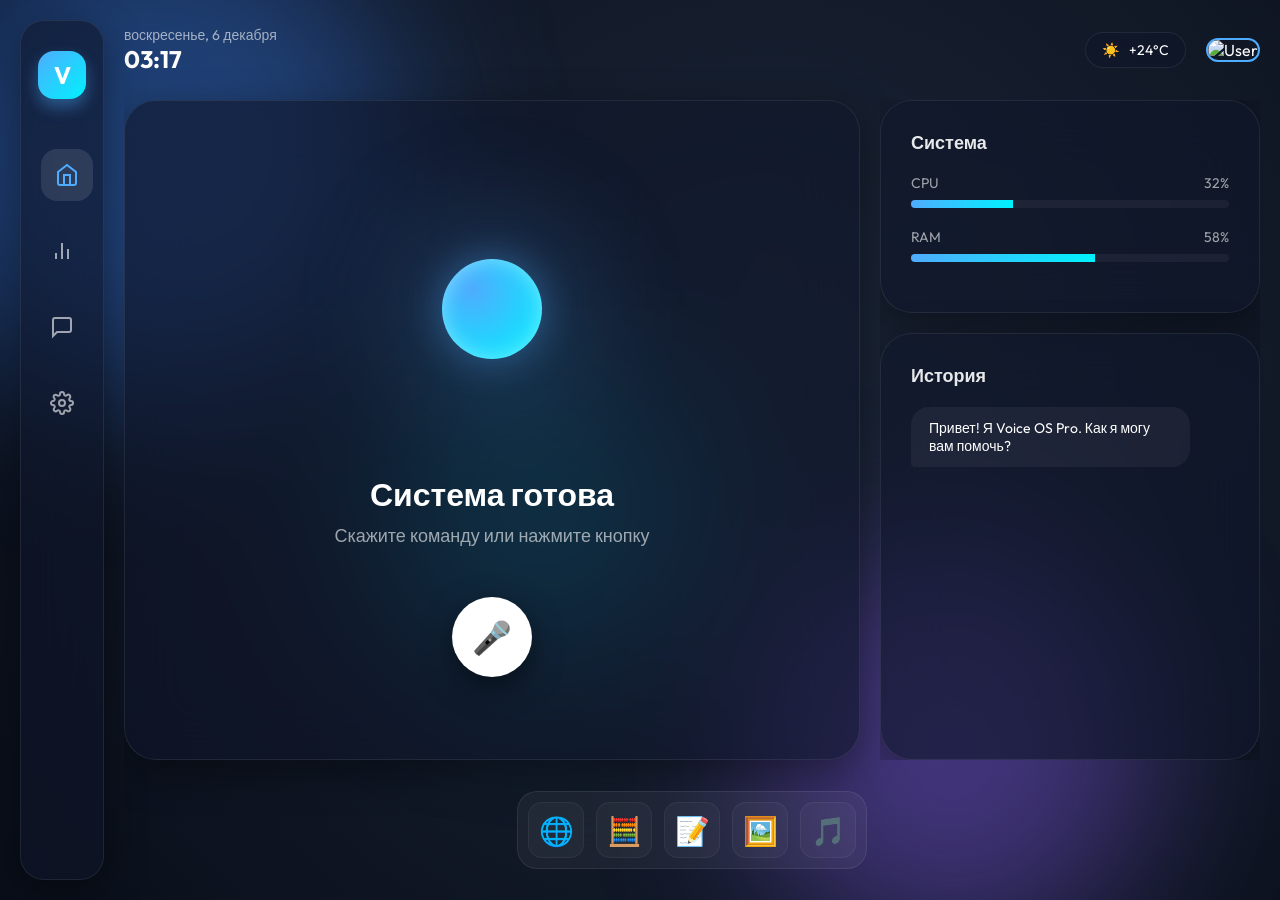
==== frontend/index.html @ 01c02438 "first example" ====
<!DOCTYPE html>
<html lang="ru">

<head>
    <meta charset="UTF-8">
    <meta name="viewport" content="width=device-width, initial-scale=1.0">
    <title>Voice OS Pro - Интеллектуальная Система</title>
    <link rel="stylesheet" href="style.css">
    <link rel="preconnect" href="https://fonts.googleapis.com">
    <link rel="preconnect" href="https://fonts.gstatic.com" crossorigin>
    <link href="https://fonts.googleapis.com/css2?family=Outfit:wght@300;400;600;700&display=swap" rel="stylesheet">
</head>

<body>
    <div class="desktop-wallpaper">
        <div class="gradient-overlay"></div>
        <div class="bokeh-container">
            <div class="bokeh bokeh-1"></div>
            <div class="bokeh bokeh-2"></div>
            <div class="bokeh bokeh-3"></div>
        </div>
    </div>

    <div class="os-layout">
        <aside class="os-sidebar">
            <div class="brand">
                <div class="brand-logo">V</div>
            </div>
            <nav class="os-nav">
                <button class="nav-btn active" data-tooltip="Главная">
                    <svg viewBox="0 0 24 24" fill="none" stroke="currentColor" stroke-width="2">
                        <path d="M3 9l9-7 9 7v11a2 2 0 0 1-2 2H5a2 2 0 0 1-2-2z"></path>
                        <polyline points="9 22 9 12 15 12 15 22"></polyline>
                    </svg>
                </button>
                <button class="nav-btn" data-tooltip="Статистика">
                    <svg viewBox="0 0 24 24" fill="none" stroke="currentColor" stroke-width="2">
                        <line x1="18" y1="20" x2="18" y2="10"></line>
                        <line x1="12" y1="20" x2="12" y2="4"></line>
                        <line x1="6" y1="20" x2="6" y2="14"></line>
                    </svg>
                </button>
                <button class="nav-btn" data-tooltip="Сообщения">
                    <svg viewBox="0 0 24 24" fill="none" stroke="currentColor" stroke-width="2">
                        <path d="M21 15a2 2 0 0 1-2 2H7l-4 4V5a2 2 0 0 1 2-2h14a2 2 0 0 1 2 2z"></path>
                    </svg>
                </button>
                <button class="nav-btn" data-tooltip="Настройки">
                    <svg viewBox="0 0 24 24" fill="none" stroke="currentColor" stroke-width="2">
                        <circle cx="12" cy="12" r="3"></circle>
                        <path
                            d="M19.4 15a1.65 1.65 0 0 0 .33 1.82l.06.06a2 2 0 0 1 0 2.83 2 2 0 0 1-2.83 0l-.06-.06a1.65 1.65 0 0 0-1.82-.33 1.65 1.65 0 0 0-1 1.51V21a2 2 0 0 1-2 2 2 2 0 0 1-2-2v-.09A1.65 1.65 0 0 0 9 19.4a1.65 1.65 0 0 0-1.82.33l-.06.06a2 2 0 0 1-2.83 0 2 2 0 0 1 0-2.83l.06-.06a1.65 1.65 0 0 0 .33-1.82 1.65 1.65 0 0 0-1.51-1H3a2 2 0 0 1-2-2 2 2 0 0 1 2-2h.09A1.65 1.65 0 0 0 4.6 9a1.65 1.65 0 0 0-.33-1.82l-.06-.06a2 2 0 0 1 0-2.83 2 2 0 0 1 2.83 0l.06.06a1.65 1.65 0 0 0 1.82.33H9a1.65 1.65 0 0 0 1-1.51V3a2 2 0 0 1 2-2 2 2 0 0 1 2 2v.09a1.65 1.65 0 0 0 1 1.51 1.65 1.65 0 0 0 1.82-.33l.06-.06a2 2 0 0 1 2.83 0 2 2 0 0 1 0 2.83l-.06.06a1.65 1.65 0 0 0-.33 1.82V9a1.65 1.65 0 0 0 1.51 1H21a2 2 0 0 1 2 2 2 2 0 0 1-2 2h-.09a1.65 1.65 0 0 0-1.51 1z">
                        </path>
                    </svg>
                </button>
            </nav>
        </aside>

        <main class="os-workspace">
            <header class="os-header">
                <div class="status-group">
                    <span class="date" id="current-date">Четверг, 29 Января</span>
                    <span class="clock" id="current-time">09:31</span>
                </div>
                <div class="user-group">
                    <div class="weather-pill">
                        <span class="weather-icon">☀️</span>
                        <span class="weather-temp">+24°C</span>
                    </div>
                    <div class="user-avatar">
                        <img src="https://ui-avatars.com/api/?name=User&background=4facfe&color=fff" alt="User">
                    </div>
                </div>
            </header>

            <div class="content-grid">
                <div class="glass-card voice-hub">
                    <div class="visualizer-container" id="visualizer">
                        <div class="waveform">
                            <div class="bar"></div>
                            <div class="bar"></div>
                            <div class="bar"></div>
                            <div class="bar"></div>
                            <div class="bar"></div>
                            <div class="bar"></div>
                            <div class="bar"></div>
                            <div class="bar"></div>
                            <div class="bar"></div>
                        </div>
                        <div class="main-orb"></div>
                        <div class="glow-sphere"></div>
                    </div>
                    <div class="voice-labels">
                        <h1 id="status-text">Система готова</h1>
                        <p id="sub-status">Скажите команду или нажмите кнопку</p>
                    </div>
                    <button class="prime-mic-btn" id="mic-toggle">
                        <div class="mic-inner">🎤</div>
                        <div class="mic-wave"></div>
                    </button>
                </div>

                <div class="side-panel">
                    <div class="glass-card mini-stats">
                        <h2>Система</h2>
                        <div class="stat-progress">
                            <div class="label">CPU <span>32%</span></div>
                            <div class="bar-bg">
                                <div class="bar-fill" id="cpu-fill" style="width: 32%"></div>
                            </div>
                        </div>
                        <div class="stat-progress">
                            <div class="label">RAM <span>58%</span></div>
                            <div class="bar-bg">
                                <div class="bar-fill" id="ram-fill" style="width: 58%"></div>
                            </div>
                        </div>
                    </div>

                    <div class="glass-card chat-log">
                        <h2>История</h2>
                        <div class="chat-container" id="chat-history">
                            <div class="msg bot">Привет! Я Voice OS Pro. Как я могу вам помочь?</div>
                        </div>
                    </div>
                </div>
            </div>

            <footer class="os-dock">
                <div class="dock-container">
                    <button class="dock-item" title="Браузер" onclick="window.pywebview.api.open_browser()">🌐</button>
                    <button class="dock-item" title="Калькулятор"
                        onclick="window.pywebview.api.open_app('calc.exe')">🧮</button>
                    <button class="dock-item" title="Блокнот"
                        onclick="window.pywebview.api.open_app('notepad.exe')">📝</button>
                    <button class="dock-item" title="Картинки">🖼️</button>
                    <button class="dock-item" title="Музыка">🎵</button>
                </div>
            </footer>
        </main>
    </div>

    <script src="script.js"></script>
</body>

</html>
---- frontend/style.css ----
:root {
    --accent: #4facfe;
    --accent-glow: rgba(79, 172, 254, 0.4);
    --bg-dark: #070b14;
    --text-pure: #ffffff;
    --text-low: rgba(255, 255, 255, 0.6);
    --glass: rgba(15, 23, 42, 0.6);
    --glass-border: rgba(255, 255, 255, 0.08);
    --card-shadow: 0 12px 40px rgba(0, 0, 0, 0.4);
}

* {
    margin: 0;
    padding: 0;
    box-sizing: border-box;
    font-family: 'Outfit', sans-serif;
}

body {
    background: var(--bg-dark);
    color: var(--text-pure);
    height: 100vh;
    overflow: hidden;
}

.desktop-wallpaper {
    position: fixed;
    inset: 0;
    z-index: -1;
    background: #0f172a;
}

.gradient-overlay {
    position: absolute;
    inset: 0;
    background: radial-gradient(circle at 60% 40%, #1e293b 0%, #070b14 100%);
    opacity: 0.8;
}

.bokeh-container {
    position: absolute;
    width: 100%;
    height: 100%;
    filter: blur(80px);
}

.bokeh {
    position: absolute;
    border-radius: 50%;
    opacity: 0.4;
    animation: drift 20s infinite alternate linear;
}

.bokeh-1 {
    width: 500px;
    height: 500px;
    background: #3b82f6;
    top: -100px;
    left: -100px;
}

.bokeh-2 {
    width: 400px;
    height: 400px;
    background: #8b5cf6;
    bottom: -50px;
    right: 10%;
}

.bokeh-3 {
    width: 300px;
    height: 300px;
    background: #06b6d4;
    top: 40%;
    left: 30%;
}

@keyframes drift {
    from {
        transform: translate(0, 0) scale(1);
    }

    to {
        transform: translate(150px, 150px) scale(1.3);
    }
}

.os-layout {
    display: flex;
    height: 100vh;
    padding: 20px;
    gap: 20px;
}

.os-sidebar {
    width: 84px;
    background: var(--glass);
    backdrop-filter: blur(20px);
    border: 1px solid var(--glass-border);
    border-radius: 24px;
    display: flex;
    flex-direction: column;
    align-items: center;
    padding: 30px 0;
    box-shadow: var(--card-shadow);
}

.brand-logo {
    width: 48px;
    height: 48px;
    background: linear-gradient(135deg, var(--accent), #00f2fe);
    border-radius: 16px;
    display: flex;
    align-items: center;
    justify-content: center;
    font-size: 24px;
    font-weight: 700;
    margin-bottom: 50px;
    box-shadow: 0 8px 16px var(--accent-glow);
}

.os-nav {
    display: flex;
    flex-direction: column;
    gap: 24px;
}

.nav-btn {
    width: 52px;
    height: 52px;
    border-radius: 16px;
    border: none;
    background: transparent;
    color: var(--text-low);
    cursor: pointer;
    transition: all 0.3s cubic-bezier(0.4, 0, 0.2, 1);
    display: flex;
    align-items: center;
    justify-content: center;
}

.nav-btn svg {
    width: 24px;
    height: 24px;
}

.nav-btn:hover,
.nav-btn.active {
    background: rgba(255, 255, 255, 0.1);
    color: var(--accent);
    transform: translateX(5px);
}

.os-workspace {
    flex: 1;
    display: flex;
    flex-direction: column;
    gap: 20px;
    height: calc(100vh - 40px);
    min-height: 0;
    overflow: hidden;
}



.os-header {
    display: flex;
    justify-content: space-between;
    align-items: center;
    height: 60px;
}

.status-group {
    display: flex;
    flex-direction: column;
}

.clock {
    font-size: 24px;
    font-weight: 700;
}

.date {
    font-size: 14px;
    color: var(--text-low);
}

.user-group {
    display: flex;
    align-items: center;
    gap: 20px;
}

.weather-pill {
    background: var(--glass);
    backdrop-filter: blur(10px);
    border: 1px solid var(--glass-border);
    padding: 8px 16px;
    border-radius: 40px;
    display: flex;
    gap: 10px;
    font-size: 14px;
}

.user-avatar img {
    width: 44px;
    height: 44px;
    border-radius: 12px;
    border: 2px solid var(--accent);
}

.content-grid {
    flex: 1;
    display: grid;
    grid-template-columns: 1fr 380px;
    gap: 20px;
    min-height: 0;
    height: 100%;
}

.glass-card {
    background: var(--glass);
    backdrop-filter: blur(30px);
    border: 1px solid var(--glass-border);
    border-radius: 32px;
    padding: 30px;
    box-shadow: var(--card-shadow);
    display: flex;
    flex-direction: column;
}

.voice-hub {
    align-items: center;
    justify-content: center;
    text-align: center;
    position: relative;
    overflow: hidden;
    height: 100%;
}


.visualizer-container {
    position: relative;
    width: 250px;
    height: 250px;
    display: flex;
    align-items: center;
    justify-content: center;
    margin-bottom: 40px;
}

.main-orb {
    width: 100px;
    height: 100px;
    background: radial-gradient(circle at 30% 30%, #4facfe, #00f2fe);
    border-radius: 50%;
    z-index: 5;
    box-shadow: 0 0 40px var(--accent-glow), inset 0 0 20px rgba(255, 255, 255, 0.4);
    animation: orb-float 4s infinite ease-in-out;
}

@keyframes orb-float {

    0%,
    100% {
        transform: translateY(0) scale(1);
    }

    50% {
        transform: translateY(-10px) scale(1.05);
    }
}

.glow-sphere {
    position: absolute;
    width: 180px;
    height: 180px;
    background: var(--accent);
    filter: blur(60px);
    opacity: 0.2;
    border-radius: 50%;
    z-index: 1;
}

.voice-hub.active .glow-sphere {
    animation: pulse-glow 1.5s infinite alternate;
}

@keyframes pulse-glow {
    from {
        transform: scale(1);
        opacity: 0.2;
    }

    to {
        transform: scale(1.5);
        opacity: 0.5;
    }
}

.waveform {
    position: absolute;
    width: 100%;
    height: 100px;
    display: flex;
    align-items: center;
    justify-content: center;
    gap: 8px;
    z-index: 2;
    opacity: 0;
    transition: opacity 0.3s;
}

.voice-hub.active .waveform {
    opacity: 1;
}

.bar {
    width: 6px;
    height: 20px;
    background: var(--accent);
    border-radius: 10px;
    animation: wave 1s infinite ease-in-out;
}

.voice-hub.active .bar {
    animation-play-state: running;
}

.voice-hub:not(.active) .bar {
    animation-play-state: paused;
}

.bar:nth-child(1) {
    animation-delay: 0.1s;
}

.bar:nth-child(3) {
    animation-delay: 0.2s;
}

.bar:nth-child(5) {
    animation-delay: 0.3s;
}

@keyframes wave {

    0%,
    100% {
        height: 20px;
    }

    50% {
        height: 80px;
    }
}

.voice-labels h1 {
    font-size: 32px;
    font-weight: 700;
    margin-bottom: 10px;
}

.voice-labels p {
    color: var(--text-low);
    font-size: 18px;
}

.prime-mic-btn {
    margin-top: 50px;
    width: 80px;
    height: 80px;
    border-radius: 50%;
    border: none;
    background: var(--text-pure);
    color: var(--bg-dark);
    font-size: 32px;
    cursor: pointer;
    position: relative;
    box-shadow: 0 10px 30px rgba(0, 0, 0, 0.5);
    transition: all 0.3s cubic-bezier(0.175, 0.885, 0.32, 1.275);
}

.prime-mic-btn:hover {
    transform: scale(1.1);
    background: #f1f5f9;
}

.prime-mic-btn:active {
    transform: scale(0.9);
}

.voice-hub.active .prime-mic-btn {
    background: #ef4444;
    color: white;
}

.side-panel {
    display: flex;
    flex-direction: column;
    gap: 20px;
    height: 100%;
    min-height: 0;
    overflow: hidden;
}

.side-panel h2 {
    font-size: 18px;
    margin-bottom: 20px;
    font-weight: 600;
    opacity: 0.9;
}

.stat-progress {
    margin-bottom: 20px;
    flex-shrink: 0;
}

.stat-progress .label {
    display: flex;
    justify-content: space-between;
    font-size: 14px;
    margin-bottom: 8px;
    color: var(--text-low);
}

.bar-bg {
    height: 8px;
    background: rgba(255, 255, 255, 0.05);
    border-radius: 10px;
    overflow: hidden;
}

.bar-fill {
    height: 100%;
    background: linear-gradient(90deg, var(--accent), #00f2fe);
    transition: width 1s;
}

.chat-log {
    flex: 1;
    display: flex;
    flex-direction: column;
    min-height: 0;
    overflow: hidden;
}

.chat-container {
    flex: 1;
    overflow-y: auto;
    display: flex;
    flex-direction: column;
    gap: 12px;
    padding-right: 8px;
    min-height: 0;
}


.chat-container::-webkit-scrollbar {
    width: 6px;
}

.chat-container::-webkit-scrollbar-track {
    background: transparent;
}

.chat-container::-webkit-scrollbar-thumb {
    background: rgba(255, 255, 255, 0.1);
    border-radius: 10px;
}

.chat-container::-webkit-scrollbar-thumb:hover {
    background: var(--accent);
}

.msg {
    padding: 12px 18px;
    border-radius: 18px;
    font-size: 14px;
    max-width: 90%;
    flex-shrink: 0;
}

.msg.bot {
    background: rgba(255, 255, 255, 0.05);
    align-self: flex-start;
    border-bottom-left-radius: 4px;
}

.msg.user {
    background: var(--accent);
    align-self: flex-end;
    border-bottom-right-radius: 4px;
    color: white;
}


.os-dock {
    height: 100px;
    display: flex;
    justify-content: center;
    align-items: center;
}

.dock-container {
    background: rgba(255, 255, 255, 0.05);
    backdrop-filter: blur(25px);
    border: 1px solid var(--glass-border);
    padding: 10px;
    border-radius: 20px;
    display: flex;
    gap: 12px;
}

.dock-item {
    width: 56px;
    height: 56px;
    background: rgba(255, 255, 255, 0.03);
    border-radius: 14px;
    border: 1px solid rgba(255, 255, 255, 0.05);
    display: flex;
    align-items: center;
    justify-content: center;
    font-size: 28px;
    cursor: pointer;
    transition: all 0.3s cubic-bezier(0.175, 0.885, 0.32, 1.275);
}

.dock-item:hover {
    transform: scale(1.2) translateY(-10px);
    background: rgba(255, 255, 255, 0.08);
}
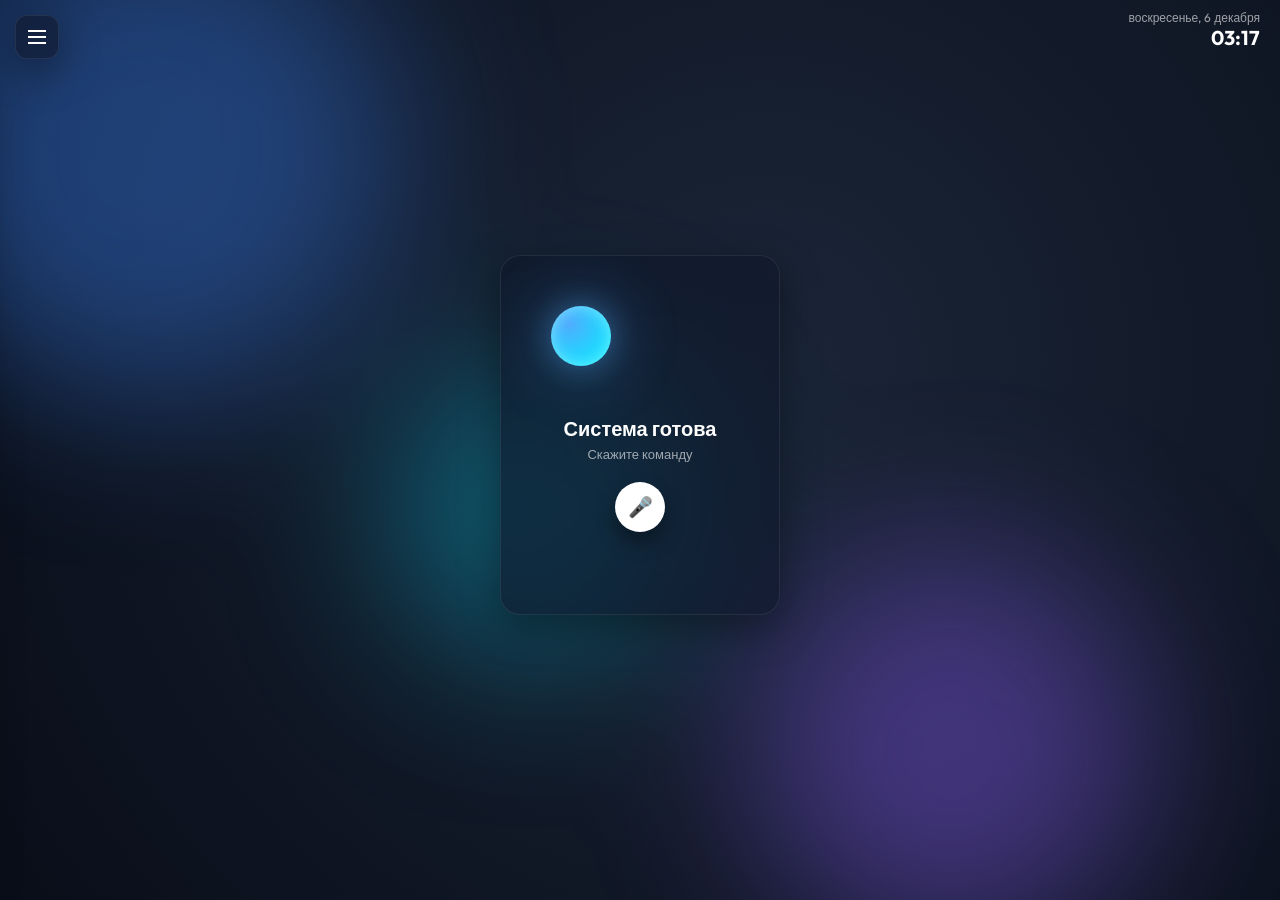
==== commit 11f267f3: "refactor ui design" ====
--- a/frontend/index.html
+++ b/frontend/index.html
@@ -4,7 +4,7 @@
 <head>
     <meta charset="UTF-8">
     <meta name="viewport" content="width=device-width, initial-scale=1.0">
-    <title>Voice OS Pro - Интеллектуальная Система</title>
+    <title>Test</title>
     <link rel="stylesheet" href="style.css">
     <link rel="preconnect" href="https://fonts.googleapis.com">
     <link rel="preconnect" href="https://fonts.gstatic.com" crossorigin>
@@ -21,39 +21,24 @@
         </div>
     </div>
 
+    <!-- Кнопка вызова боковой панели -->
+    <button id="sidebar-toggle" class="sidebar-toggle-btn" title="История чатов">
+        <svg viewBox="0 0 24 24" fill="none" stroke="currentColor" stroke-width="2" width="24" height="24">
+            <line x1="3" y1="12" x2="21" y2="12"></line>
+            <line x1="3" y1="6" x2="21" y2="6"></line>
+            <line x1="3" y1="18" x2="21" y2="18"></line>
+        </svg>
+    </button>
+
     <div class="os-layout">
-        <aside class="os-sidebar">
-            <div class="brand">
-                <div class="brand-logo">V</div>
+        <aside class="sidebar-history glass-card" id="sidebar">
+            <div class="sidebar-header">
+                <h2>История чатов</h2>
+                <button id="new-chat-btn" class="new-chat-btn" title="Новый чат">+</button>
             </div>
-            <nav class="os-nav">
-                <button class="nav-btn active" data-tooltip="Главная">
-                    <svg viewBox="0 0 24 24" fill="none" stroke="currentColor" stroke-width="2">
-                        <path d="M3 9l9-7 9 7v11a2 2 0 0 1-2 2H5a2 2 0 0 1-2-2z"></path>
-                        <polyline points="9 22 9 12 15 12 15 22"></polyline>
-                    </svg>
-                </button>
-                <button class="nav-btn" data-tooltip="Статистика">
-                    <svg viewBox="0 0 24 24" fill="none" stroke="currentColor" stroke-width="2">
-                        <line x1="18" y1="20" x2="18" y2="10"></line>
-                        <line x1="12" y1="20" x2="12" y2="4"></line>
-                        <line x1="6" y1="20" x2="6" y2="14"></line>
-                    </svg>
-                </button>
-                <button class="nav-btn" data-tooltip="Сообщения">
-                    <svg viewBox="0 0 24 24" fill="none" stroke="currentColor" stroke-width="2">
-                        <path d="M21 15a2 2 0 0 1-2 2H7l-4 4V5a2 2 0 0 1 2-2h14a2 2 0 0 1 2 2z"></path>
-                    </svg>
-                </button>
-                <button class="nav-btn" data-tooltip="Настройки">
-                    <svg viewBox="0 0 24 24" fill="none" stroke="currentColor" stroke-width="2">
-                        <circle cx="12" cy="12" r="3"></circle>
-                        <path
-                            d="M19.4 15a1.65 1.65 0 0 0 .33 1.82l.06.06a2 2 0 0 1 0 2.83 2 2 0 0 1-2.83 0l-.06-.06a1.65 1.65 0 0 0-1.82-.33 1.65 1.65 0 0 0-1 1.51V21a2 2 0 0 1-2 2 2 2 0 0 1-2-2v-.09A1.65 1.65 0 0 0 9 19.4a1.65 1.65 0 0 0-1.82.33l-.06.06a2 2 0 0 1-2.83 0 2 2 0 0 1 0-2.83l.06-.06a1.65 1.65 0 0 0 .33-1.82 1.65 1.65 0 0 0-1.51-1H3a2 2 0 0 1-2-2 2 2 0 0 1 2-2h.09A1.65 1.65 0 0 0 4.6 9a1.65 1.65 0 0 0-.33-1.82l-.06-.06a2 2 0 0 1 0-2.83 2 2 0 0 1 2.83 0l.06.06a1.65 1.65 0 0 0 1.82.33H9a1.65 1.65 0 0 0 1-1.51V3a2 2 0 0 1 2-2 2 2 0 0 1 2 2v.09a1.65 1.65 0 0 0 1 1.51 1.65 1.65 0 0 0 1.82-.33l.06-.06a2 2 0 0 1 2.83 0 2 2 0 0 1 0 2.83l-.06.06a1.65 1.65 0 0 0-.33 1.82V9a1.65 1.65 0 0 0 1.51 1H21a2 2 0 0 1 2 2 2 2 0 0 1-2 2h-.09a1.65 1.65 0 0 0-1.51 1z">
-                        </path>
-                    </svg>
-                </button>
-            </nav>
+            <div class="chat-container" id="chat-history">
+                <!-- Сюда динамически добавляются сгруппированные чаты -->
+            </div>
         </aside>
 
         <main class="os-workspace">
@@ -62,81 +47,42 @@
                     <span class="date" id="current-date">Четверг, 29 Января</span>
                     <span class="clock" id="current-time">09:31</span>
                 </div>
-                <div class="user-group">
-                    <div class="weather-pill">
-                        <span class="weather-icon">☀️</span>
-                        <span class="weather-temp">+24°C</span>
-                    </div>
-                    <div class="user-avatar">
-                        <img src="https://ui-avatars.com/api/?name=User&background=4facfe&color=fff" alt="User">
-                    </div>
-                </div>
             </header>
 
-            <div class="content-grid">
-                <div class="glass-card voice-hub">
-                    <div class="visualizer-container" id="visualizer">
-                        <div class="waveform">
-                            <div class="bar"></div>
-                            <div class="bar"></div>
-                            <div class="bar"></div>
-                            <div class="bar"></div>
-                            <div class="bar"></div>
-                            <div class="bar"></div>
-                            <div class="bar"></div>
-                            <div class="bar"></div>
-                            <div class="bar"></div>
+            <div class="center-stage">
+                <div class="voice-hub-wrapper">
+                    <div class="glass-card voice-hub">
+                        <div class="visualizer-container" id="visualizer">
+                            <div class="waveform">
+                                <div class="bar"></div>
+                                <div class="bar"></div>
+                                <div class="bar"></div>
+                                <div class="bar"></div>
+                                <div class="bar"></div>
+                                <div class="bar"></div>
+                                <div class="bar"></div>
+                                <div class="bar"></div>
+                                <div class="bar"></div>
+                            </div>
+                            <div class="main-orb"></div>
+                            <div class="glow-sphere"></div>
                         </div>
-                        <div class="main-orb"></div>
-                        <div class="glow-sphere"></div>
-                    </div>
-                    <div class="voice-labels">
-                        <h1 id="status-text">Система готова</h1>
-                        <p id="sub-status">Скажите команду или нажмите кнопку</p>
-                    </div>
-                    <button class="prime-mic-btn" id="mic-toggle">
-                        <div class="mic-inner">🎤</div>
-                        <div class="mic-wave"></div>
-                    </button>
-                </div>
-
-                <div class="side-panel">
-                    <div class="glass-card mini-stats">
-                        <h2>Система</h2>
-                        <div class="stat-progress">
-                            <div class="label">CPU <span>32%</span></div>
-                            <div class="bar-bg">
-                                <div class="bar-fill" id="cpu-fill" style="width: 32%"></div>
-                            </div>
+                        <div class="voice-labels">
+                            <h1 id="status-text">Система готова</h1>
+                            <p id="sub-status">Скажите команду</p>
                         </div>
-                        <div class="stat-progress">
-                            <div class="label">RAM <span>58%</span></div>
-                            <div class="bar-bg">
-                                <div class="bar-fill" id="ram-fill" style="width: 58%"></div>
-                            </div>
-                        </div>
+                        <button class="prime-mic-btn" id="mic-toggle">
+                            <div class="mic-inner">🎤</div>
+                            <div class="mic-wave"></div>
+                        </button>
                     </div>
 
-                    <div class="glass-card chat-log">
-                        <h2>История</h2>
-                        <div class="chat-container" id="chat-history">
-                            <div class="msg bot">Привет! Я Voice OS Pro. Как я могу вам помочь?</div>
-                        </div>
+                    <!-- Окно субтитров -->
+                    <div class="glass-card user-text-window" id="user-text-window" style="opacity: 0;">
+                        <p id="user-text-display">...</p>
                     </div>
                 </div>
             </div>
-
-            <footer class="os-dock">
-                <div class="dock-container">
-                    <button class="dock-item" title="Браузер" onclick="window.pywebview.api.open_browser()">🌐</button>
-                    <button class="dock-item" title="Калькулятор"
-                        onclick="window.pywebview.api.open_app('calc.exe')">🧮</button>
-                    <button class="dock-item" title="Блокнот"
-                        onclick="window.pywebview.api.open_app('notepad.exe')">📝</button>
-                    <button class="dock-item" title="Картинки">🖼️</button>
-                    <button class="dock-item" title="Музыка">🎵</button>
-                </div>
-            </footer>
         </main>
     </div>
 
--- a/frontend/style.css
+++ b/frontend/style.css
@@ -85,364 +85,98 @@
     }
 }
 
-.os-layout {
-    display: flex;
-    height: 100vh;
-    padding: 20px;
-    gap: 20px;
-}
-
-.os-sidebar {
-    width: 84px;
+/* Sidebar Toggle */
+.sidebar-toggle-btn {
+    position: absolute;
+    top: 15px;
+    left: 15px;
+    z-index: 100;
     background: var(--glass);
-    backdrop-filter: blur(20px);
     border: 1px solid var(--glass-border);
-    border-radius: 24px;
-    display: flex;
-    flex-direction: column;
-    align-items: center;
-    padding: 30px 0;
-    box-shadow: var(--card-shadow);
-}
-
-.brand-logo {
-    width: 48px;
-    height: 48px;
-    background: linear-gradient(135deg, var(--accent), #00f2fe);
-    border-radius: 16px;
-    display: flex;
-    align-items: center;
-    justify-content: center;
-    font-size: 24px;
-    font-weight: 700;
-    margin-bottom: 50px;
-    box-shadow: 0 8px 16px var(--accent-glow);
-}
-
-.os-nav {
-    display: flex;
-    flex-direction: column;
-    gap: 24px;
-}
-
-.nav-btn {
-    width: 52px;
-    height: 52px;
-    border-radius: 16px;
-    border: none;
-    background: transparent;
-    color: var(--text-low);
-    cursor: pointer;
-    transition: all 0.3s cubic-bezier(0.4, 0, 0.2, 1);
-    display: flex;
-    align-items: center;
-    justify-content: center;
-}
-
-.nav-btn svg {
-    width: 24px;
-    height: 24px;
-}
-
-.nav-btn:hover,
-.nav-btn.active {
-    background: rgba(255, 255, 255, 0.1);
-    color: var(--accent);
-    transform: translateX(5px);
-}
-
-.os-workspace {
-    flex: 1;
-    display: flex;
-    flex-direction: column;
-    gap: 20px;
-    height: calc(100vh - 40px);
-    min-height: 0;
-    overflow: hidden;
-}
-
-
-
-.os-header {
-    display: flex;
-    justify-content: space-between;
-    align-items: center;
-    height: 60px;
-}
-
-.status-group {
-    display: flex;
-    flex-direction: column;
-}
-
-.clock {
-    font-size: 24px;
-    font-weight: 700;
-}
-
-.date {
-    font-size: 14px;
-    color: var(--text-low);
-}
-
-.user-group {
-    display: flex;
-    align-items: center;
-    gap: 20px;
-}
-
-.weather-pill {
-    background: var(--glass);
-    backdrop-filter: blur(10px);
-    border: 1px solid var(--glass-border);
-    padding: 8px 16px;
-    border-radius: 40px;
-    display: flex;
-    gap: 10px;
-    font-size: 14px;
-}
-
-.user-avatar img {
+    color: white;
     width: 44px;
     height: 44px;
     border-radius: 12px;
-    border: 2px solid var(--accent);
-}
-
-.content-grid {
-    flex: 1;
-    display: grid;
-    grid-template-columns: 1fr 380px;
-    gap: 20px;
-    min-height: 0;
-    height: 100%;
+    cursor: pointer;
+    display: flex;
+    align-items: center;
+    justify-content: center;
+    box-shadow: var(--card-shadow);
+    transition: all 0.3s;
+}
+
+.sidebar-toggle-btn:hover {
+    background: rgba(255, 255, 255, 0.1);
+    transform: scale(1.05);
+}
+
+.os-layout {
+    display: flex;
+    height: 100vh;
+    padding: 10px;
+    gap: 10px;
+}
+
+/* Sidebar for History */
+.sidebar-history {
+    position: absolute;
+    left: -320px;
+    /* Скрыто по умолчанию */
+    top: 70px;
+    bottom: 10px;
+    width: 300px;
+    z-index: 50;
+    transition: left 0.4s cubic-bezier(0.175, 0.885, 0.32, 1);
+    display: flex;
+    flex-direction: column;
+}
+
+.sidebar-history.open {
+    left: 15px;
+}
+
+.sidebar-header {
+    display: flex;
+    justify-content: space-between;
+    align-items: center;
+    margin-bottom: 15px;
+    padding-bottom: 10px;
+    border-bottom: 1px solid var(--glass-border);
+}
+
+.sidebar-header h2 {
+    font-size: 16px;
+    font-weight: 600;
+    opacity: 0.9;
+}
+
+.new-chat-btn {
+    background: var(--accent);
+    color: white;
+    border: none;
+    border-radius: 50%;
+    width: 30px;
+    height: 30px;
+    cursor: pointer;
+    font-size: 20px;
+    display: flex;
+    align-items: center;
+    justify-content: center;
+    box-shadow: 0 4px 10px rgba(79, 172, 254, 0.4);
+    transition: transform 0.2s;
+}
+
+.new-chat-btn:hover {
+    transform: scale(1.1);
 }
 
 .glass-card {
     background: var(--glass);
     backdrop-filter: blur(30px);
     border: 1px solid var(--glass-border);
-    border-radius: 32px;
-    padding: 30px;
+    border-radius: 20px;
+    padding: 20px;
     box-shadow: var(--card-shadow);
-    display: flex;
-    flex-direction: column;
-}
-
-.voice-hub {
-    align-items: center;
-    justify-content: center;
-    text-align: center;
-    position: relative;
-    overflow: hidden;
-    height: 100%;
-}
-
-
-.visualizer-container {
-    position: relative;
-    width: 250px;
-    height: 250px;
-    display: flex;
-    align-items: center;
-    justify-content: center;
-    margin-bottom: 40px;
-}
-
-.main-orb {
-    width: 100px;
-    height: 100px;
-    background: radial-gradient(circle at 30% 30%, #4facfe, #00f2fe);
-    border-radius: 50%;
-    z-index: 5;
-    box-shadow: 0 0 40px var(--accent-glow), inset 0 0 20px rgba(255, 255, 255, 0.4);
-    animation: orb-float 4s infinite ease-in-out;
-}
-
-@keyframes orb-float {
-
-    0%,
-    100% {
-        transform: translateY(0) scale(1);
-    }
-
-    50% {
-        transform: translateY(-10px) scale(1.05);
-    }
-}
-
-.glow-sphere {
-    position: absolute;
-    width: 180px;
-    height: 180px;
-    background: var(--accent);
-    filter: blur(60px);
-    opacity: 0.2;
-    border-radius: 50%;
-    z-index: 1;
-}
-
-.voice-hub.active .glow-sphere {
-    animation: pulse-glow 1.5s infinite alternate;
-}
-
-@keyframes pulse-glow {
-    from {
-        transform: scale(1);
-        opacity: 0.2;
-    }
-
-    to {
-        transform: scale(1.5);
-        opacity: 0.5;
-    }
-}
-
-.waveform {
-    position: absolute;
-    width: 100%;
-    height: 100px;
-    display: flex;
-    align-items: center;
-    justify-content: center;
-    gap: 8px;
-    z-index: 2;
-    opacity: 0;
-    transition: opacity 0.3s;
-}
-
-.voice-hub.active .waveform {
-    opacity: 1;
-}
-
-.bar {
-    width: 6px;
-    height: 20px;
-    background: var(--accent);
-    border-radius: 10px;
-    animation: wave 1s infinite ease-in-out;
-}
-
-.voice-hub.active .bar {
-    animation-play-state: running;
-}
-
-.voice-hub:not(.active) .bar {
-    animation-play-state: paused;
-}
-
-.bar:nth-child(1) {
-    animation-delay: 0.1s;
-}
-
-.bar:nth-child(3) {
-    animation-delay: 0.2s;
-}
-
-.bar:nth-child(5) {
-    animation-delay: 0.3s;
-}
-
-@keyframes wave {
-
-    0%,
-    100% {
-        height: 20px;
-    }
-
-    50% {
-        height: 80px;
-    }
-}
-
-.voice-labels h1 {
-    font-size: 32px;
-    font-weight: 700;
-    margin-bottom: 10px;
-}
-
-.voice-labels p {
-    color: var(--text-low);
-    font-size: 18px;
-}
-
-.prime-mic-btn {
-    margin-top: 50px;
-    width: 80px;
-    height: 80px;
-    border-radius: 50%;
-    border: none;
-    background: var(--text-pure);
-    color: var(--bg-dark);
-    font-size: 32px;
-    cursor: pointer;
-    position: relative;
-    box-shadow: 0 10px 30px rgba(0, 0, 0, 0.5);
-    transition: all 0.3s cubic-bezier(0.175, 0.885, 0.32, 1.275);
-}
-
-.prime-mic-btn:hover {
-    transform: scale(1.1);
-    background: #f1f5f9;
-}
-
-.prime-mic-btn:active {
-    transform: scale(0.9);
-}
-
-.voice-hub.active .prime-mic-btn {
-    background: #ef4444;
-    color: white;
-}
-
-.side-panel {
-    display: flex;
-    flex-direction: column;
-    gap: 20px;
-    height: 100%;
-    min-height: 0;
-    overflow: hidden;
-}
-
-.side-panel h2 {
-    font-size: 18px;
-    margin-bottom: 20px;
-    font-weight: 600;
-    opacity: 0.9;
-}
-
-.stat-progress {
-    margin-bottom: 20px;
-    flex-shrink: 0;
-}
-
-.stat-progress .label {
-    display: flex;
-    justify-content: space-between;
-    font-size: 14px;
-    margin-bottom: 8px;
-    color: var(--text-low);
-}
-
-.bar-bg {
-    height: 8px;
-    background: rgba(255, 255, 255, 0.05);
-    border-radius: 10px;
-    overflow: hidden;
-}
-
-.bar-fill {
-    height: 100%;
-    background: linear-gradient(90deg, var(--accent), #00f2fe);
-    transition: width 1s;
-}
-
-.chat-log {
-    flex: 1;
-    display: flex;
-    flex-direction: column;
-    min-height: 0;
-    overflow: hidden;
 }
 
 .chat-container {
@@ -451,13 +185,12 @@
     display: flex;
     flex-direction: column;
     gap: 12px;
-    padding-right: 8px;
+    padding-right: 5px;
     min-height: 0;
 }
 
-
 .chat-container::-webkit-scrollbar {
-    width: 6px;
+    width: 4px;
 }
 
 .chat-container::-webkit-scrollbar-track {
@@ -473,12 +206,55 @@
     background: var(--accent);
 }
 
+/* Chat Sessions styled as Accordion */
+.chat-session {
+    background: rgba(255, 255, 255, 0.02);
+    border: 1px solid rgba(255, 255, 255, 0.05);
+    border-radius: 12px;
+    overflow: hidden;
+    transition: all 0.3s;
+}
+
+.chat-session.active {
+    border-color: var(--accent);
+    background: rgba(79, 172, 254, 0.05);
+}
+
+.chat-title {
+    padding: 12px;
+    font-size: 14px;
+    font-weight: 600;
+    cursor: pointer;
+    background: rgba(255, 255, 255, 0.03);
+    white-space: nowrap;
+    overflow: hidden;
+    text-overflow: ellipsis;
+    user-select: none;
+}
+
+.chat-title:hover {
+    background: rgba(255, 255, 255, 0.08);
+}
+
+.chat-messages {
+    padding: 12px;
+    display: flex;
+    flex-direction: column;
+    gap: 10px;
+    border-top: 1px solid rgba(255, 255, 255, 0.05);
+    max-height: 300px;
+    overflow-y: auto;
+}
+
+/* Individual Messages */
 .msg {
-    padding: 12px 18px;
-    border-radius: 18px;
-    font-size: 14px;
-    max-width: 90%;
+    padding: 10px 14px;
+    border-radius: 16px;
+    font-size: 13px;
+    max-width: 95%;
     flex-shrink: 0;
+    line-height: 1.4;
+    word-break: break-word;
 }
 
 .msg.bot {
@@ -494,39 +270,231 @@
     color: white;
 }
 
-
-.os-dock {
-    height: 100px;
-    display: flex;
-    justify-content: center;
-    align-items: center;
-}
-
-.dock-container {
-    background: rgba(255, 255, 255, 0.05);
-    backdrop-filter: blur(25px);
-    border: 1px solid var(--glass-border);
-    padding: 10px;
-    border-radius: 20px;
-    display: flex;
-    gap: 12px;
-}
-
-.dock-item {
-    width: 56px;
-    height: 56px;
-    background: rgba(255, 255, 255, 0.03);
-    border-radius: 14px;
-    border: 1px solid rgba(255, 255, 255, 0.05);
-    display: flex;
-    align-items: center;
-    justify-content: center;
-    font-size: 28px;
+/* Main Workspace */
+.os-workspace {
+    flex: 1;
+    display: flex;
+    flex-direction: column;
+    height: calc(100vh - 20px);
+    transition: margin-left 0.4s;
+}
+
+.os-header {
+    display: flex;
+    justify-content: flex-end;
+    align-items: center;
+    height: 40px;
+    padding: 0 10px;
+}
+
+.status-group {
+    display: flex;
+    flex-direction: column;
+    align-items: flex-end;
+}
+
+.clock {
+    font-size: 20px;
+    font-weight: 700;
+}
+
+.date {
+    font-size: 12px;
+    color: var(--text-low);
+}
+
+.center-stage {
+    flex: 1;
+    display: flex;
+    align-items: center;
+    justify-content: center;
+}
+
+.voice-hub-wrapper {
+    display: flex;
+    flex-direction: column;
+    align-items: center;
+    gap: 20px;
+    z-index: 10;
+}
+
+.voice-hub {
+    align-items: center;
+    justify-content: center;
+    text-align: center;
+    position: relative;
+    overflow: hidden;
+    width: 280px;
+    height: 360px;
+}
+
+.visualizer-container {
+    position: relative;
+    width: 120px;
+    height: 120px;
+    display: flex;
+    align-items: center;
+    justify-content: center;
+    margin-bottom: 20px;
+}
+
+.main-orb {
+    width: 60px;
+    height: 60px;
+    background: radial-gradient(circle at 30% 30%, #4facfe, #00f2fe);
+    border-radius: 50%;
+    z-index: 5;
+    box-shadow: 0 0 30px var(--accent-glow), inset 0 0 15px rgba(255, 255, 255, 0.4);
+    animation: orb-float 4s infinite ease-in-out;
+}
+
+@keyframes orb-float {
+
+    0%,
+    100% {
+        transform: translateY(0) scale(1);
+    }
+
+    50% {
+        transform: translateY(-5px) scale(1.05);
+    }
+}
+
+.glow-sphere {
+    position: absolute;
+    width: 90px;
+    height: 90px;
+    background: var(--accent);
+    filter: blur(30px);
+    opacity: 0.2;
+    border-radius: 50%;
+    z-index: 1;
+}
+
+.voice-hub.active .glow-sphere {
+    animation: pulse-glow 1.5s infinite alternate;
+}
+
+@keyframes pulse-glow {
+    from {
+        transform: scale(1);
+        opacity: 0.2;
+    }
+
+    to {
+        transform: scale(1.5);
+        opacity: 0.5;
+    }
+}
+
+.waveform {
+    position: absolute;
+    width: 100%;
+    height: 50px;
+    display: flex;
+    align-items: center;
+    justify-content: center;
+    gap: 4px;
+    z-index: 2;
+    opacity: 0;
+    transition: opacity 0.3s;
+}
+
+.voice-hub.active .waveform {
+    opacity: 1;
+}
+
+.bar {
+    width: 3px;
+    height: 10px;
+    background: var(--accent);
+    border-radius: 10px;
+    animation: wave 1s infinite ease-in-out;
+}
+
+.voice-hub.active .bar {
+    animation-play-state: running;
+}
+
+.voice-hub:not(.active) .bar {
+    animation-play-state: paused;
+}
+
+.bar:nth-child(1) {
+    animation-delay: 0.1s;
+}
+
+.bar:nth-child(3) {
+    animation-delay: 0.2s;
+}
+
+.bar:nth-child(5) {
+    animation-delay: 0.3s;
+}
+
+@keyframes wave {
+
+    0%,
+    100% {
+        height: 10px;
+    }
+
+    50% {
+        height: 40px;
+    }
+}
+
+.voice-labels h1 {
+    font-size: 20px;
+    font-weight: 700;
+    margin-bottom: 5px;
+}
+
+.voice-labels p {
+    color: var(--text-low);
+    font-size: 13px;
+}
+
+.prime-mic-btn {
+    margin-top: 20px;
+    width: 50px;
+    height: 50px;
+    border-radius: 50%;
+    border: none;
+    background: var(--text-pure);
+    color: var(--bg-dark);
+    font-size: 20px;
     cursor: pointer;
+    position: relative;
+    box-shadow: 0 10px 20px rgba(0, 0, 0, 0.4);
     transition: all 0.3s cubic-bezier(0.175, 0.885, 0.32, 1.275);
 }
 
-.dock-item:hover {
-    transform: scale(1.2) translateY(-10px);
-    background: rgba(255, 255, 255, 0.08);
+.prime-mic-btn:hover {
+    transform: scale(1.1);
+    background: #f1f5f9;
+}
+
+.prime-mic-btn:active {
+    transform: scale(0.9);
+}
+
+.voice-hub.active .prime-mic-btn {
+    background: #ef4444;
+    color: white;
+}
+
+/* User Subtitle Text Window */
+.user-text-window {
+    width: 100%;
+    min-height: 50px;
+    padding: 15px 20px;
+    text-align: center;
+    font-size: 15px;
+    font-weight: 500;
+    color: var(--text-pure);
+    transition: opacity 0.3s ease;
+    display: flex;
+    align-items: center;
+    justify-content: center;
 }
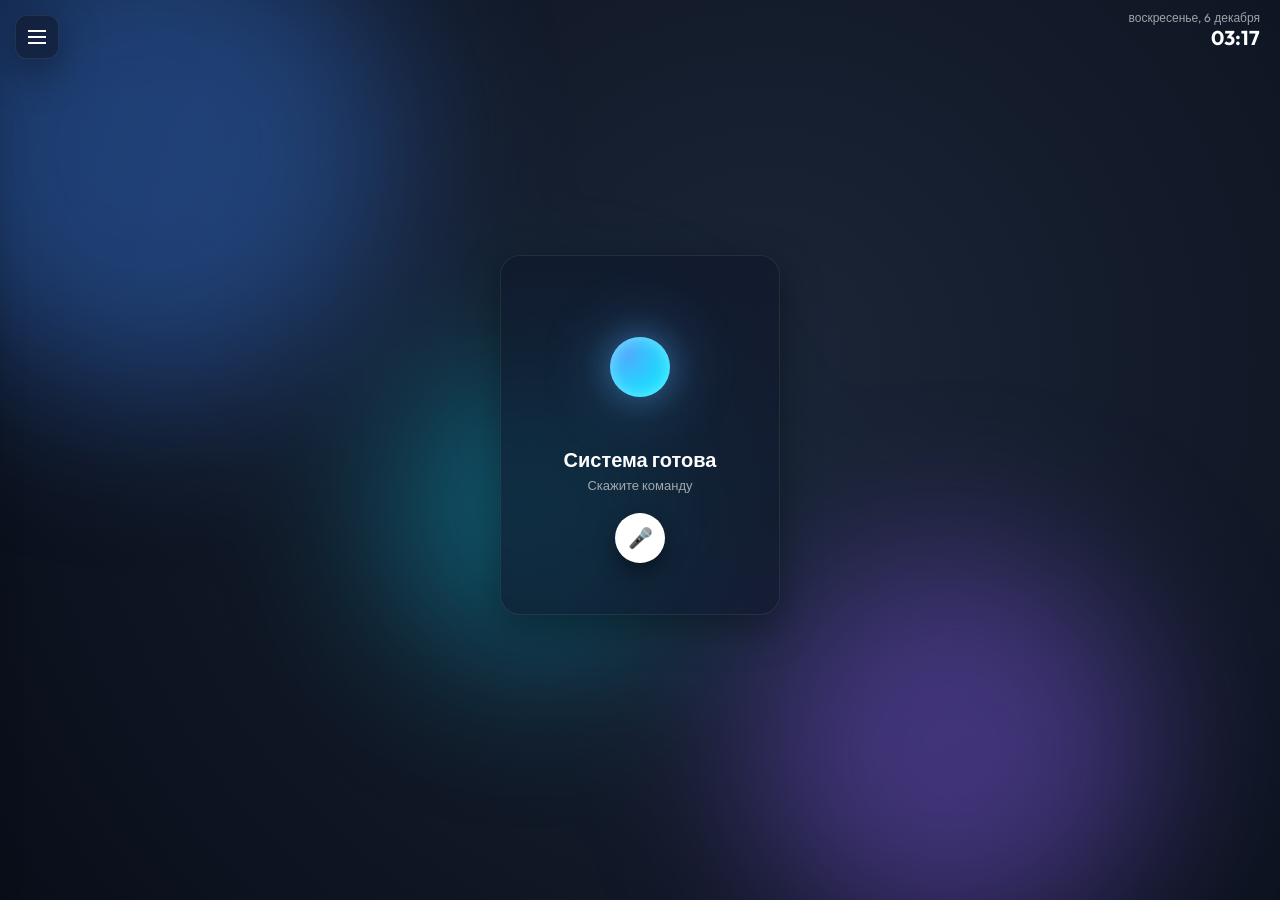
==== commit 502ccdb5: "feature-multitasking" ====
--- a/frontend/index.html
+++ b/frontend/index.html
@@ -37,7 +37,6 @@
                 <button id="new-chat-btn" class="new-chat-btn" title="Новый чат">+</button>
             </div>
             <div class="chat-container" id="chat-history">
-                <!-- Сюда динамически добавляются сгруппированные чаты -->
             </div>
         </aside>
 
@@ -77,7 +76,6 @@
                         </button>
                     </div>
 
-                    <!-- Окно субтитров -->
                     <div class="glass-card user-text-window" id="user-text-window" style="opacity: 0;">
                         <p id="user-text-display">...</p>
                     </div>
--- a/frontend/style.css
+++ b/frontend/style.css
@@ -85,7 +85,6 @@
     }
 }
 
-/* Sidebar Toggle */
 .sidebar-toggle-btn {
     position: absolute;
     top: 15px;
@@ -117,11 +116,9 @@
     gap: 10px;
 }
 
-/* Sidebar for History */
 .sidebar-history {
     position: absolute;
     left: -320px;
-    /* Скрыто по умолчанию */
     top: 70px;
     bottom: 10px;
     width: 300px;
@@ -206,7 +203,6 @@
     background: var(--accent);
 }
 
-/* Chat Sessions styled as Accordion */
 .chat-session {
     background: rgba(255, 255, 255, 0.02);
     border: 1px solid rgba(255, 255, 255, 0.05);
@@ -220,20 +216,52 @@
     background: rgba(79, 172, 254, 0.05);
 }
 
+.chat-title-row {
+    display: flex;
+    align-items: center;
+    justify-content: space-between;
+    background: rgba(255, 255, 255, 0.03);
+    transition: background 0.2s;
+}
+
+.chat-title-row:hover {
+    background: rgba(255, 255, 255, 0.08);
+}
+
 .chat-title {
     padding: 12px;
     font-size: 14px;
     font-weight: 600;
     cursor: pointer;
-    background: rgba(255, 255, 255, 0.03);
     white-space: nowrap;
     overflow: hidden;
     text-overflow: ellipsis;
     user-select: none;
-}
-
-.chat-title:hover {
-    background: rgba(255, 255, 255, 0.08);
+    flex: 1;
+    min-width: 0;
+}
+
+.chat-delete-btn {
+    background: none;
+    border: none;
+    color: rgba(255, 255, 255, 0.3);
+    font-size: 14px;
+    cursor: pointer;
+    padding: 8px 12px;
+    transition: color 0.2s, transform 0.2s;
+    flex-shrink: 0;
+}
+
+.chat-delete-btn:hover {
+    color: #ef4444;
+    transform: scale(1.2);
+}
+
+.chat-meta {
+    padding: 4px 12px 8px;
+    font-size: 11px;
+    color: var(--text-low);
+    opacity: 0.6;
 }
 
 .chat-messages {
@@ -246,7 +274,6 @@
     overflow-y: auto;
 }
 
-/* Individual Messages */
 .msg {
     padding: 10px 14px;
     border-radius: 16px;
@@ -270,7 +297,6 @@
     color: white;
 }
 
-/* Main Workspace */
 .os-workspace {
     flex: 1;
     display: flex;
@@ -319,6 +345,8 @@
 }
 
 .voice-hub {
+    display: flex;
+    flex-direction: column;
     align-items: center;
     justify-content: center;
     text-align: center;
@@ -484,7 +512,6 @@
     color: white;
 }
 
-/* User Subtitle Text Window */
 .user-text-window {
     width: 100%;
     min-height: 50px;
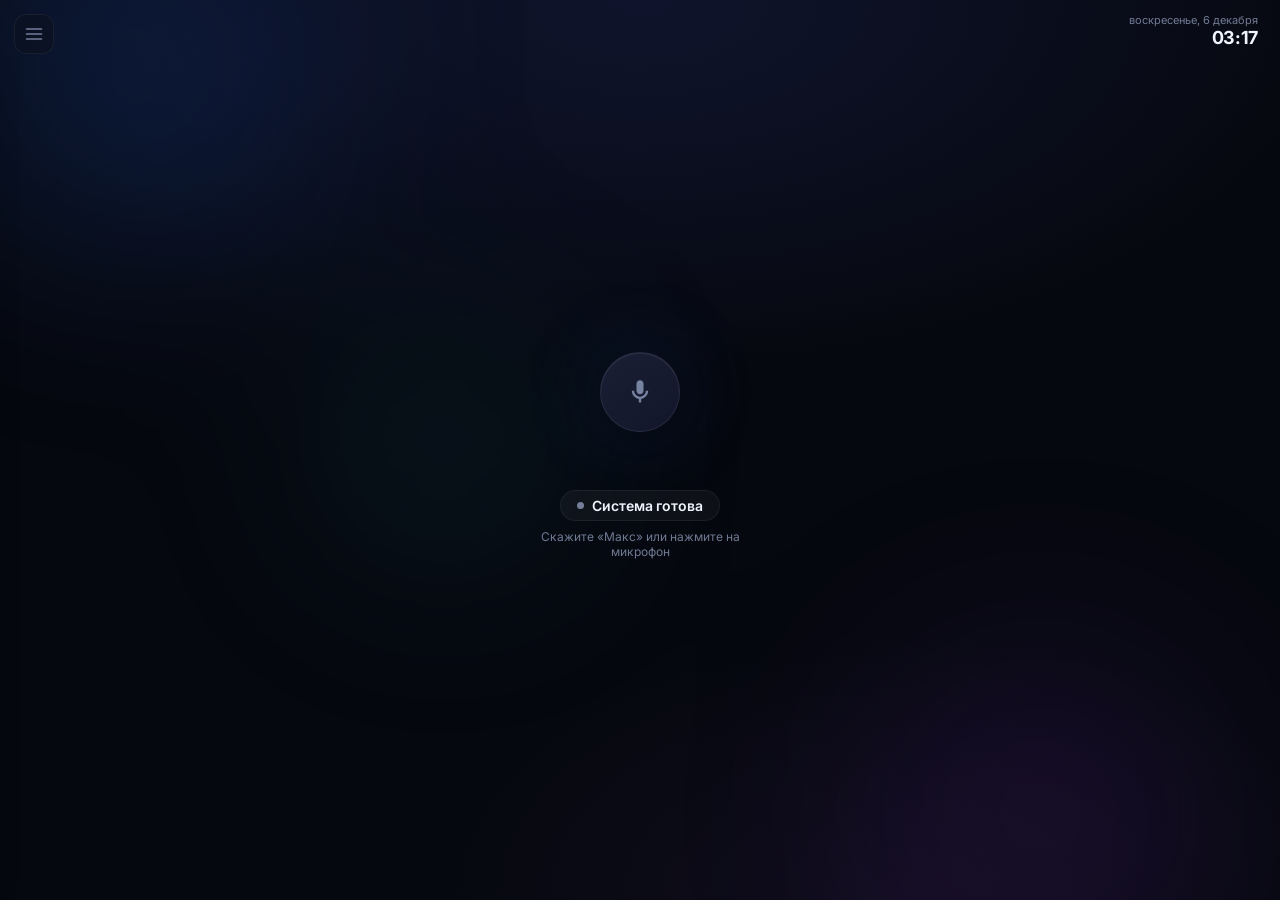
==== commit d21929ca: "new feature llama" ====
--- a/frontend/index.html
+++ b/frontend/index.html
@@ -4,11 +4,11 @@
 <head>
     <meta charset="UTF-8">
     <meta name="viewport" content="width=device-width, initial-scale=1.0">
-    <title>Test</title>
+    <title>Max — Voice OS</title>
     <link rel="stylesheet" href="style.css">
     <link rel="preconnect" href="https://fonts.googleapis.com">
     <link rel="preconnect" href="https://fonts.gstatic.com" crossorigin>
-    <link href="https://fonts.googleapis.com/css2?family=Outfit:wght@300;400;600;700&display=swap" rel="stylesheet">
+    <link href="https://fonts.googleapis.com/css2?family=Inter:wght@300;400;500;600;700;800&display=swap" rel="stylesheet">
 </head>
 
 <body>
@@ -23,7 +23,7 @@
 
     <!-- Кнопка вызова боковой панели -->
     <button id="sidebar-toggle" class="sidebar-toggle-btn" title="История чатов">
-        <svg viewBox="0 0 24 24" fill="none" stroke="currentColor" stroke-width="2" width="24" height="24">
+        <svg viewBox="0 0 24 24" fill="none" stroke="currentColor" stroke-width="2" width="20" height="20" stroke-linecap="round">
             <line x1="3" y1="12" x2="21" y2="12"></line>
             <line x1="3" y1="6" x2="21" y2="6"></line>
             <line x1="3" y1="18" x2="21" y2="18"></line>
@@ -34,7 +34,12 @@
         <aside class="sidebar-history glass-card" id="sidebar">
             <div class="sidebar-header">
                 <h2>История чатов</h2>
-                <button id="new-chat-btn" class="new-chat-btn" title="Новый чат">+</button>
+                <button id="new-chat-btn" class="new-chat-btn" title="Новый чат">
+                    <svg viewBox="0 0 24 24" fill="none" stroke="currentColor" stroke-width="2.5" width="16" height="16">
+                        <line x1="12" y1="5" x2="12" y2="19"></line>
+                        <line x1="5" y1="12" x2="19" y2="12"></line>
+                    </svg>
+                </button>
             </div>
             <div class="chat-container" id="chat-history">
             </div>
@@ -50,30 +55,50 @@
 
             <div class="center-stage">
                 <div class="voice-hub-wrapper">
-                    <div class="glass-card voice-hub">
-                        <div class="visualizer-container" id="visualizer">
-                            <div class="waveform">
-                                <div class="bar"></div>
-                                <div class="bar"></div>
-                                <div class="bar"></div>
-                                <div class="bar"></div>
-                                <div class="bar"></div>
-                                <div class="bar"></div>
-                                <div class="bar"></div>
-                                <div class="bar"></div>
-                                <div class="bar"></div>
+                    <div class="voice-hub" id="voice-hub">
+
+                        <!-- Mic orb area -->
+                        <div class="mic-orb-area" id="mic-toggle">
+                            <!-- Pulse rings (visible when active) -->
+                            <div class="pulse-ring pulse-ring-1"></div>
+                            <div class="pulse-ring pulse-ring-2"></div>
+                            <div class="pulse-ring pulse-ring-3"></div>
+
+                            <!-- Glow backdrop -->
+                            <div class="orb-glow"></div>
+
+                            <!-- Main orb -->
+                            <div class="mic-orb">
+                                <svg class="mic-icon" viewBox="0 0 24 24" fill="currentColor" width="28" height="28">
+                                    <path d="M12 14c1.66 0 3-1.34 3-3V5c0-1.66-1.34-3-3-3S9 3.34 9 5v6c0 1.66 1.34 3 3 3z"/>
+                                    <path d="M17 11c0 2.76-2.24 5-5 5s-5-2.24-5-5H5c0 3.53 2.61 6.43 6 6.92V21h2v-3.08c3.39-.49 6-3.39 6-6.92h-2z"/>
+                                </svg>
                             </div>
-                            <div class="main-orb"></div>
-                            <div class="glow-sphere"></div>
+
+                            <!-- Waveform bars around orb -->
+                            <div class="waveform-ring">
+                                <div class="wave-bar"></div>
+                                <div class="wave-bar"></div>
+                                <div class="wave-bar"></div>
+                                <div class="wave-bar"></div>
+                                <div class="wave-bar"></div>
+                                <div class="wave-bar"></div>
+                                <div class="wave-bar"></div>
+                                <div class="wave-bar"></div>
+                                <div class="wave-bar"></div>
+                                <div class="wave-bar"></div>
+                                <div class="wave-bar"></div>
+                                <div class="wave-bar"></div>
+                            </div>
                         </div>
+
                         <div class="voice-labels">
-                            <h1 id="status-text">Система готова</h1>
-                            <p id="sub-status">Скажите команду</p>
+                            <div class="status-badge" id="status-badge">
+                                <span class="status-dot"></span>
+                                <span id="status-text">Система готова</span>
+                            </div>
+                            <p id="sub-status">Скажите «Макс» или нажмите на микрофон</p>
                         </div>
-                        <button class="prime-mic-btn" id="mic-toggle">
-                            <div class="mic-inner">🎤</div>
-                            <div class="mic-wave"></div>
-                        </button>
                     </div>
 
                     <div class="glass-card user-text-window" id="user-text-window" style="opacity: 0;">
--- a/frontend/style.css
+++ b/frontend/style.css
@@ -1,111 +1,130 @@
 :root {
-    --accent: #4facfe;
-    --accent-glow: rgba(79, 172, 254, 0.4);
-    --bg-dark: #070b14;
-    --text-pure: #ffffff;
-    --text-low: rgba(255, 255, 255, 0.6);
-    --glass: rgba(15, 23, 42, 0.6);
-    --glass-border: rgba(255, 255, 255, 0.08);
-    --card-shadow: 0 12px 40px rgba(0, 0, 0, 0.4);
+    --accent-h: 217;
+    --accent-s: 91%;
+    --accent-l: 60%;
+    --accent: hsl(var(--accent-h), var(--accent-s), var(--accent-l));
+    --accent-bright: hsl(var(--accent-h), 100%, 72%);
+    --accent-glow: hsla(var(--accent-h), 100%, 65%, 0.35);
+    --accent-deep: hsl(var(--accent-h), 80%, 45%);
+
+    --danger: #ef4444;
+    --danger-glow: rgba(239, 68, 68, 0.35);
+
+    --active-h: 150;
+    --active-s: 80%;
+    --active-l: 55%;
+    --active: hsl(var(--active-h), var(--active-s), var(--active-l));
+    --active-glow: hsla(var(--active-h), 100%, 55%, 0.35);
+
+    --bg-dark: #06080f;
+    --bg-surface: #0c1120;
+    --text-pure: #f0f4ff;
+    --text-secondary: rgba(200, 215, 255, 0.55);
+    --glass: rgba(12, 17, 32, 0.65);
+    --glass-border: rgba(255, 255, 255, 0.06);
+    --glass-highlight: rgba(255, 255, 255, 0.03);
+    --card-shadow: 0 8px 32px rgba(0, 0, 0, 0.5);
+    --transition-smooth: cubic-bezier(0.22, 1, 0.36, 1);
 }
 
 * {
     margin: 0;
     padding: 0;
     box-sizing: border-box;
-    font-family: 'Outfit', sans-serif;
 }
 
 body {
+    font-family: 'Inter', -apple-system, BlinkMacSystemFont, sans-serif;
     background: var(--bg-dark);
     color: var(--text-pure);
     height: 100vh;
     overflow: hidden;
+    -webkit-font-smoothing: antialiased;
 }
 
 .desktop-wallpaper {
     position: fixed;
     inset: 0;
     z-index: -1;
-    background: #0f172a;
+    background: var(--bg-dark);
 }
 
 .gradient-overlay {
     position: absolute;
     inset: 0;
-    background: radial-gradient(circle at 60% 40%, #1e293b 0%, #070b14 100%);
-    opacity: 0.8;
+    background:
+        radial-gradient(ellipse 80% 60% at 50% 0%, hsla(230, 50%, 15%, 0.7) 0%, transparent 70%),
+        radial-gradient(ellipse 60% 50% at 70% 100%, hsla(260, 40%, 12%, 0.5) 0%, transparent 60%);
 }
 
 .bokeh-container {
     position: absolute;
     width: 100%;
     height: 100%;
-    filter: blur(80px);
+    filter: blur(100px);
+    opacity: 0.5;
 }
 
 .bokeh {
     position: absolute;
     border-radius: 50%;
-    opacity: 0.4;
-    animation: drift 20s infinite alternate linear;
+    animation: drift 25s infinite alternate ease-in-out;
 }
 
 .bokeh-1 {
-    width: 500px;
-    height: 500px;
-    background: #3b82f6;
-    top: -100px;
-    left: -100px;
-}
-
-.bokeh-2 {
     width: 400px;
     height: 400px;
-    background: #8b5cf6;
-    bottom: -50px;
-    right: 10%;
+    background: hsla(220, 70%, 35%, 0.5);
+    top: -15%;
+    left: -5%;
+}
+
+.bokeh-2 {
+    width: 350px;
+    height: 350px;
+    background: hsla(270, 60%, 30%, 0.4);
+    bottom: -10%;
+    right: 5%;
+    animation-delay: -8s;
 }
 
 .bokeh-3 {
-    width: 300px;
-    height: 300px;
-    background: #06b6d4;
-    top: 40%;
-    left: 30%;
+    width: 250px;
+    height: 250px;
+    background: hsla(190, 70%, 30%, 0.3);
+    top: 35%;
+    left: 25%;
+    animation-delay: -15s;
 }
 
 @keyframes drift {
-    from {
-        transform: translate(0, 0) scale(1);
-    }
-
-    to {
-        transform: translate(150px, 150px) scale(1.3);
-    }
+    0% { transform: translate(0, 0) scale(1) rotate(0deg); }
+    100% { transform: translate(80px, 60px) scale(1.2) rotate(30deg); }
 }
 
 .sidebar-toggle-btn {
     position: absolute;
-    top: 15px;
-    left: 15px;
+    top: 14px;
+    left: 14px;
     z-index: 100;
     background: var(--glass);
     border: 1px solid var(--glass-border);
-    color: white;
-    width: 44px;
-    height: 44px;
+    color: var(--text-secondary);
+    width: 40px;
+    height: 40px;
     border-radius: 12px;
     cursor: pointer;
     display: flex;
     align-items: center;
     justify-content: center;
-    box-shadow: var(--card-shadow);
-    transition: all 0.3s;
+    transition: all 0.25s var(--transition-smooth);
+    backdrop-filter: blur(20px);
 }
 
 .sidebar-toggle-btn:hover {
-    background: rgba(255, 255, 255, 0.1);
+    color: var(--text-pure);
+    background: rgba(255, 255, 255, 0.08);
+    border-color: rgba(255, 255, 255, 0.12);
     transform: scale(1.05);
 }
 
@@ -119,57 +138,60 @@
 .sidebar-history {
     position: absolute;
     left: -320px;
-    top: 70px;
+    top: 65px;
     bottom: 10px;
     width: 300px;
     z-index: 50;
-    transition: left 0.4s cubic-bezier(0.175, 0.885, 0.32, 1);
+    transition: left 0.4s var(--transition-smooth);
     display: flex;
     flex-direction: column;
 }
 
 .sidebar-history.open {
-    left: 15px;
+    left: 14px;
 }
 
 .sidebar-header {
     display: flex;
     justify-content: space-between;
     align-items: center;
-    margin-bottom: 15px;
-    padding-bottom: 10px;
+    margin-bottom: 16px;
+    padding-bottom: 12px;
     border-bottom: 1px solid var(--glass-border);
 }
 
 .sidebar-header h2 {
-    font-size: 16px;
+    font-size: 14px;
     font-weight: 600;
-    opacity: 0.9;
+    letter-spacing: 0.02em;
+    color: var(--text-secondary);
+    text-transform: uppercase;
 }
 
 .new-chat-btn {
     background: var(--accent);
     color: white;
     border: none;
-    border-radius: 50%;
-    width: 30px;
-    height: 30px;
+    border-radius: 10px;
+    width: 32px;
+    height: 32px;
     cursor: pointer;
-    font-size: 20px;
-    display: flex;
-    align-items: center;
-    justify-content: center;
-    box-shadow: 0 4px 10px rgba(79, 172, 254, 0.4);
-    transition: transform 0.2s;
+    display: flex;
+    align-items: center;
+    justify-content: center;
+    box-shadow: 0 2px 12px var(--accent-glow);
+    transition: all 0.25s var(--transition-smooth);
 }
 
 .new-chat-btn:hover {
     transform: scale(1.1);
+    box-shadow: 0 4px 20px var(--accent-glow);
 }
 
 .glass-card {
     background: var(--glass);
-    backdrop-filter: blur(30px);
+    backdrop-filter: blur(40px);
+    -webkit-backdrop-filter: blur(40px);
     border: 1px solid var(--glass-border);
     border-radius: 20px;
     padding: 20px;
@@ -181,57 +203,50 @@
     overflow-y: auto;
     display: flex;
     flex-direction: column;
-    gap: 12px;
-    padding-right: 5px;
+    gap: 8px;
+    padding-right: 4px;
     min-height: 0;
 }
 
-.chat-container::-webkit-scrollbar {
-    width: 4px;
-}
-
-.chat-container::-webkit-scrollbar-track {
-    background: transparent;
-}
-
+.chat-container::-webkit-scrollbar { width: 3px; }
+.chat-container::-webkit-scrollbar-track { background: transparent; }
 .chat-container::-webkit-scrollbar-thumb {
-    background: rgba(255, 255, 255, 0.1);
+    background: rgba(255, 255, 255, 0.08);
     border-radius: 10px;
 }
-
-.chat-container::-webkit-scrollbar-thumb:hover {
-    background: var(--accent);
-}
+.chat-container::-webkit-scrollbar-thumb:hover { background: var(--accent); }
 
 .chat-session {
-    background: rgba(255, 255, 255, 0.02);
-    border: 1px solid rgba(255, 255, 255, 0.05);
-    border-radius: 12px;
+    background: var(--glass-highlight);
+    border: 1px solid rgba(255, 255, 255, 0.04);
+    border-radius: 14px;
     overflow: hidden;
-    transition: all 0.3s;
+    transition: all 0.3s var(--transition-smooth);
+}
+
+.chat-session:hover {
+    border-color: rgba(255, 255, 255, 0.08);
+    background: rgba(255, 255, 255, 0.04);
 }
 
 .chat-session.active {
-    border-color: var(--accent);
-    background: rgba(79, 172, 254, 0.05);
+    border-color: hsla(var(--accent-h), 60%, 50%, 0.3);
+    background: hsla(var(--accent-h), 60%, 50%, 0.06);
 }
 
 .chat-title-row {
     display: flex;
     align-items: center;
     justify-content: space-between;
-    background: rgba(255, 255, 255, 0.03);
     transition: background 0.2s;
 }
 
-.chat-title-row:hover {
-    background: rgba(255, 255, 255, 0.08);
-}
+.chat-title-row:hover { background: rgba(255, 255, 255, 0.04); }
 
 .chat-title {
-    padding: 12px;
-    font-size: 14px;
-    font-weight: 600;
+    padding: 12px 14px;
+    font-size: 13px;
+    font-weight: 500;
     cursor: pointer;
     white-space: nowrap;
     overflow: hidden;
@@ -244,33 +259,32 @@
 .chat-delete-btn {
     background: none;
     border: none;
-    color: rgba(255, 255, 255, 0.3);
-    font-size: 14px;
+    color: rgba(255, 255, 255, 0.2);
+    font-size: 13px;
     cursor: pointer;
     padding: 8px 12px;
-    transition: color 0.2s, transform 0.2s;
+    transition: all 0.2s;
     flex-shrink: 0;
 }
 
 .chat-delete-btn:hover {
-    color: #ef4444;
-    transform: scale(1.2);
+    color: var(--danger);
+    transform: scale(1.15);
 }
 
 .chat-meta {
-    padding: 4px 12px 8px;
+    padding: 2px 14px 10px;
     font-size: 11px;
-    color: var(--text-low);
-    opacity: 0.6;
+    color: var(--text-secondary);
 }
 
 .chat-messages {
-    padding: 12px;
-    display: flex;
-    flex-direction: column;
-    gap: 10px;
-    border-top: 1px solid rgba(255, 255, 255, 0.05);
-    max-height: 300px;
+    padding: 12px 14px;
+    display: flex;
+    flex-direction: column;
+    gap: 8px;
+    border-top: 1px solid rgba(255, 255, 255, 0.04);
+    max-height: 280px;
     overflow-y: auto;
 }
 
@@ -278,23 +292,24 @@
     padding: 10px 14px;
     border-radius: 16px;
     font-size: 13px;
-    max-width: 95%;
-    flex-shrink: 0;
-    line-height: 1.4;
+    max-width: 92%;
+    line-height: 1.5;
     word-break: break-word;
 }
 
 .msg.bot {
-    background: rgba(255, 255, 255, 0.05);
+    background: rgba(255, 255, 255, 0.04);
     align-self: flex-start;
-    border-bottom-left-radius: 4px;
+    border-bottom-left-radius: 6px;
+    color: var(--text-pure);
 }
 
 .msg.user {
-    background: var(--accent);
+    background: linear-gradient(135deg, var(--accent), var(--accent-deep));
     align-self: flex-end;
-    border-bottom-right-radius: 4px;
+    border-bottom-right-radius: 6px;
     color: white;
+    box-shadow: 0 2px 12px var(--accent-glow);
 }
 
 .os-workspace {
@@ -302,7 +317,6 @@
     display: flex;
     flex-direction: column;
     height: calc(100vh - 20px);
-    transition: margin-left 0.4s;
 }
 
 .os-header {
@@ -310,7 +324,7 @@
     justify-content: flex-end;
     align-items: center;
     height: 40px;
-    padding: 0 10px;
+    padding: 0 12px;
 }
 
 .status-group {
@@ -320,13 +334,16 @@
 }
 
 .clock {
-    font-size: 20px;
+    font-size: 18px;
     font-weight: 700;
+    letter-spacing: -0.02em;
+    color: var(--text-pure);
 }
 
 .date {
-    font-size: 12px;
-    color: var(--text-low);
+    font-size: 11px;
+    color: var(--text-secondary);
+    font-weight: 400;
 }
 
 .center-stage {
@@ -340,7 +357,7 @@
     display: flex;
     flex-direction: column;
     align-items: center;
-    gap: 20px;
+    gap: 24px;
     z-index: 10;
 }
 
@@ -351,177 +368,272 @@
     justify-content: center;
     text-align: center;
     position: relative;
-    overflow: hidden;
-    width: 280px;
-    height: 360px;
-}
-
-.visualizer-container {
+    width: 300px;
+    padding: 40px 30px 30px;
+}
+
+.mic-orb-area {
     position: relative;
-    width: 120px;
-    height: 120px;
-    display: flex;
-    align-items: center;
-    justify-content: center;
-    margin-bottom: 20px;
-}
-
-.main-orb {
-    width: 60px;
-    height: 60px;
-    background: radial-gradient(circle at 30% 30%, #4facfe, #00f2fe);
+    width: 140px;
+    height: 140px;
+    display: flex;
+    align-items: center;
+    justify-content: center;
+    cursor: pointer;
+    margin-bottom: 28px;
+}
+
+.pulse-ring {
+    position: absolute;
+    width: 100%;
+    height: 100%;
     border-radius: 50%;
+    border: 1.5px solid var(--accent);
+    opacity: 0;
+    transform: scale(0.8);
+    pointer-events: none;
+    transition: opacity 0.4s;
+}
+
+.orb-glow {
+    position: absolute;
+    width: 100px;
+    height: 100px;
+    border-radius: 50%;
+    background: var(--accent);
+    filter: blur(40px);
+    opacity: 0.12;
+    transition: all 0.6s var(--transition-smooth);
+    pointer-events: none;
+}
+
+.mic-orb {
+    position: relative;
+    width: 80px;
+    height: 80px;
+    border-radius: 50%;
+    background: linear-gradient(145deg, #1a1f35, #12162a);
+    border: 1.5px solid rgba(255, 255, 255, 0.08);
+    display: flex;
+    align-items: center;
+    justify-content: center;
     z-index: 5;
-    box-shadow: 0 0 30px var(--accent-glow), inset 0 0 15px rgba(255, 255, 255, 0.4);
-    animation: orb-float 4s infinite ease-in-out;
-}
-
-@keyframes orb-float {
-
-    0%,
-    100% {
-        transform: translateY(0) scale(1);
-    }
-
-    50% {
-        transform: translateY(-5px) scale(1.05);
-    }
-}
-
-.glow-sphere {
-    position: absolute;
-    width: 90px;
-    height: 90px;
-    background: var(--accent);
-    filter: blur(30px);
+    box-shadow:
+        0 4px 24px rgba(0, 0, 0, 0.4),
+        inset 0 1px 0 rgba(255, 255, 255, 0.06);
+    transition: all 0.5s var(--transition-smooth);
+    animation: orb-breathe 4s infinite ease-in-out;
+}
+
+.mic-icon {
+    width: 28px;
+    height: 28px;
+    color: var(--text-secondary);
+    transition: all 0.4s var(--transition-smooth);
+}
+
+@keyframes orb-breathe {
+    0%, 100% { transform: scale(1); }
+    50% { transform: scale(1.03); }
+}
+
+.waveform-ring {
+    position: absolute;
+    width: 100%;
+    height: 100%;
+    display: flex;
+    align-items: center;
+    justify-content: center;
+    opacity: 0;
+    transition: opacity 0.4s;
+    pointer-events: none;
+}
+
+.wave-bar {
+    position: absolute;
+    width: 3px;
+    height: 8px;
+    background: var(--accent-bright);
+    border-radius: 3px;
+    transform-origin: center 70px;
+    opacity: 0.6;
+}
+
+.wave-bar:nth-child(1)  { transform: rotate(0deg)   translateY(-56px); }
+.wave-bar:nth-child(2)  { transform: rotate(30deg)  translateY(-56px); }
+.wave-bar:nth-child(3)  { transform: rotate(60deg)  translateY(-56px); }
+.wave-bar:nth-child(4)  { transform: rotate(90deg)  translateY(-56px); }
+.wave-bar:nth-child(5)  { transform: rotate(120deg) translateY(-56px); }
+.wave-bar:nth-child(6)  { transform: rotate(150deg) translateY(-56px); }
+.wave-bar:nth-child(7)  { transform: rotate(180deg) translateY(-56px); }
+.wave-bar:nth-child(8)  { transform: rotate(210deg) translateY(-56px); }
+.wave-bar:nth-child(9)  { transform: rotate(240deg) translateY(-56px); }
+.wave-bar:nth-child(10) { transform: rotate(270deg) translateY(-56px); }
+.wave-bar:nth-child(11) { transform: rotate(300deg) translateY(-56px); }
+.wave-bar:nth-child(12) { transform: rotate(330deg) translateY(-56px); }
+
+.mic-orb-area:hover .mic-orb {
+    border-color: rgba(255, 255, 255, 0.12);
+    box-shadow:
+        0 4px 24px rgba(0, 0, 0, 0.4),
+        0 0 0 1px rgba(255, 255, 255, 0.05),
+        inset 0 1px 0 rgba(255, 255, 255, 0.08);
+    transform: scale(1.06);
+    animation: none;
+}
+
+.mic-orb-area:hover .mic-icon {
+    color: var(--text-pure);
+}
+
+.mic-orb-area:hover .orb-glow {
     opacity: 0.2;
-    border-radius: 50%;
-    z-index: 1;
-}
-
-.voice-hub.active .glow-sphere {
-    animation: pulse-glow 1.5s infinite alternate;
-}
-
-@keyframes pulse-glow {
-    from {
-        transform: scale(1);
-        opacity: 0.2;
-    }
-
-    to {
-        transform: scale(1.5);
+    transform: scale(1.2);
+}
+
+.mic-orb-area:active .mic-orb {
+    transform: scale(0.95);
+}
+
+.voice-hub.active .mic-orb {
+    background: linear-gradient(145deg, var(--accent), var(--accent-deep));
+    border-color: var(--accent-bright);
+    box-shadow:
+        0 0 30px var(--accent-glow),
+        0 0 60px hsla(var(--accent-h), 100%, 50%, 0.15),
+        inset 0 1px 0 rgba(255, 255, 255, 0.2);
+    animation: orb-active-pulse 2s infinite ease-in-out;
+}
+
+.voice-hub.active .mic-icon {
+    color: white;
+    filter: drop-shadow(0 0 6px rgba(255, 255, 255, 0.5));
+}
+
+.voice-hub.active .orb-glow {
+    opacity: 0.4;
+    transform: scale(1.8);
+    background: var(--accent-bright);
+}
+
+.voice-hub.active .pulse-ring {
+    opacity: 1;
+    animation: pulse-expand 2.5s infinite ease-out;
+}
+
+.voice-hub.active .pulse-ring-2 {
+    animation-delay: 0.6s;
+}
+
+.voice-hub.active .pulse-ring-3 {
+    animation-delay: 1.2s;
+}
+
+.voice-hub.active .waveform-ring {
+    opacity: 1;
+}
+
+.voice-hub.active .wave-bar {
+    animation: wave-dance 1.2s infinite ease-in-out;
+}
+
+.voice-hub.active .wave-bar:nth-child(1)  { animation-delay: 0.00s; }
+.voice-hub.active .wave-bar:nth-child(2)  { animation-delay: 0.08s; }
+.voice-hub.active .wave-bar:nth-child(3)  { animation-delay: 0.16s; }
+.voice-hub.active .wave-bar:nth-child(4)  { animation-delay: 0.24s; }
+.voice-hub.active .wave-bar:nth-child(5)  { animation-delay: 0.32s; }
+.voice-hub.active .wave-bar:nth-child(6)  { animation-delay: 0.40s; }
+.voice-hub.active .wave-bar:nth-child(7)  { animation-delay: 0.48s; }
+.voice-hub.active .wave-bar:nth-child(8)  { animation-delay: 0.56s; }
+.voice-hub.active .wave-bar:nth-child(9)  { animation-delay: 0.64s; }
+.voice-hub.active .wave-bar:nth-child(10) { animation-delay: 0.72s; }
+.voice-hub.active .wave-bar:nth-child(11) { animation-delay: 0.80s; }
+.voice-hub.active .wave-bar:nth-child(12) { animation-delay: 0.88s; }
+
+@keyframes orb-active-pulse {
+    0%, 100% { transform: scale(1); }
+    50% { transform: scale(1.06); }
+}
+
+@keyframes pulse-expand {
+    0% {
+        transform: scale(0.9);
         opacity: 0.5;
     }
-}
-
-.waveform {
-    position: absolute;
-    width: 100%;
-    height: 50px;
-    display: flex;
-    align-items: center;
-    justify-content: center;
-    gap: 4px;
-    z-index: 2;
-    opacity: 0;
-    transition: opacity 0.3s;
-}
-
-.voice-hub.active .waveform {
-    opacity: 1;
-}
-
-.bar {
-    width: 3px;
-    height: 10px;
-    background: var(--accent);
-    border-radius: 10px;
-    animation: wave 1s infinite ease-in-out;
-}
-
-.voice-hub.active .bar {
-    animation-play-state: running;
-}
-
-.voice-hub:not(.active) .bar {
-    animation-play-state: paused;
-}
-
-.bar:nth-child(1) {
-    animation-delay: 0.1s;
-}
-
-.bar:nth-child(3) {
-    animation-delay: 0.2s;
-}
-
-.bar:nth-child(5) {
-    animation-delay: 0.3s;
-}
-
-@keyframes wave {
-
-    0%,
     100% {
-        height: 10px;
+        transform: scale(1.6);
+        opacity: 0;
     }
-
-    50% {
-        height: 40px;
-    }
-}
-
-.voice-labels h1 {
-    font-size: 20px;
-    font-weight: 700;
-    margin-bottom: 5px;
+}
+
+@keyframes wave-dance {
+    0%, 100% { height: 6px; opacity: 0.4; }
+    50% { height: 18px; opacity: 1; }
+}
+
+.voice-labels {
+    display: flex;
+    flex-direction: column;
+    align-items: center;
+    gap: 8px;
+}
+
+.status-badge {
+    display: inline-flex;
+    align-items: center;
+    gap: 8px;
+    padding: 6px 16px;
+    background: rgba(255, 255, 255, 0.04);
+    border: 1px solid rgba(255, 255, 255, 0.06);
+    border-radius: 100px;
+    font-size: 14px;
+    font-weight: 600;
+    letter-spacing: -0.01em;
+    transition: all 0.4s var(--transition-smooth);
+}
+
+.status-dot {
+    width: 7px;
+    height: 7px;
+    border-radius: 50%;
+    background: var(--text-secondary);
+    transition: all 0.4s;
+}
+
+.voice-hub.active .status-badge {
+    background: hsla(var(--accent-h), 60%, 50%, 0.1);
+    border-color: hsla(var(--accent-h), 60%, 50%, 0.2);
+}
+
+.voice-hub.active .status-dot {
+    background: var(--active);
+    box-shadow: 0 0 8px var(--active-glow);
+    animation: dot-blink 1.5s infinite;
+}
+
+@keyframes dot-blink {
+    0%, 100% { opacity: 1; }
+    50% { opacity: 0.4; }
 }
 
 .voice-labels p {
-    color: var(--text-low);
-    font-size: 13px;
-}
-
-.prime-mic-btn {
-    margin-top: 20px;
-    width: 50px;
-    height: 50px;
-    border-radius: 50%;
-    border: none;
-    background: var(--text-pure);
-    color: var(--bg-dark);
-    font-size: 20px;
-    cursor: pointer;
-    position: relative;
-    box-shadow: 0 10px 20px rgba(0, 0, 0, 0.4);
-    transition: all 0.3s cubic-bezier(0.175, 0.885, 0.32, 1.275);
-}
-
-.prime-mic-btn:hover {
-    transform: scale(1.1);
-    background: #f1f5f9;
-}
-
-.prime-mic-btn:active {
-    transform: scale(0.9);
-}
-
-.voice-hub.active .prime-mic-btn {
-    background: #ef4444;
-    color: white;
+    color: var(--text-secondary);
+    font-size: 12px;
+    font-weight: 400;
+    max-width: 240px;
 }
 
 .user-text-window {
     width: 100%;
-    min-height: 50px;
-    padding: 15px 20px;
+    max-width: 320px;
+    padding: 14px 20px;
     text-align: center;
-    font-size: 15px;
+    font-size: 13px;
     font-weight: 500;
     color: var(--text-pure);
-    transition: opacity 0.3s ease;
-    display: flex;
-    align-items: center;
-    justify-content: center;
+    transition: opacity 0.4s var(--transition-smooth);
+    display: flex;
+    align-items: center;
+    justify-content: center;
+    border-radius: 16px;
 }
